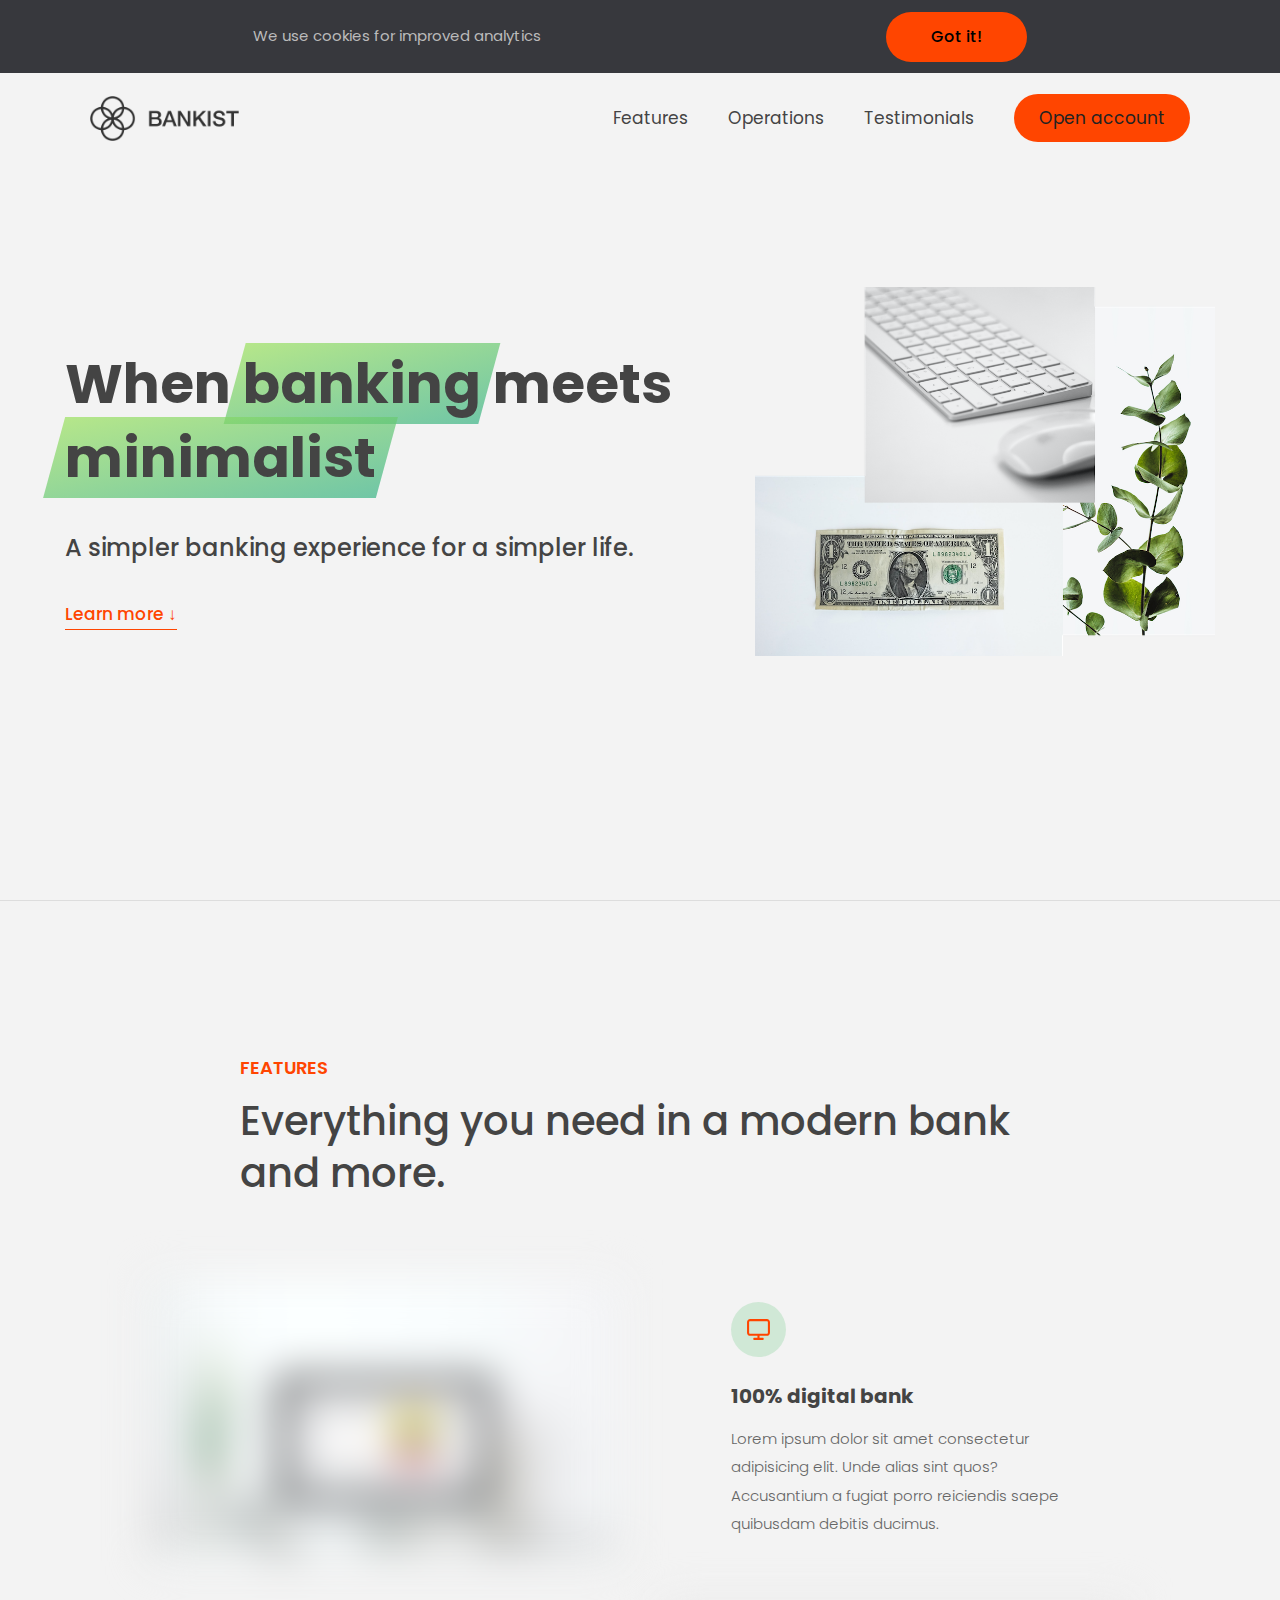
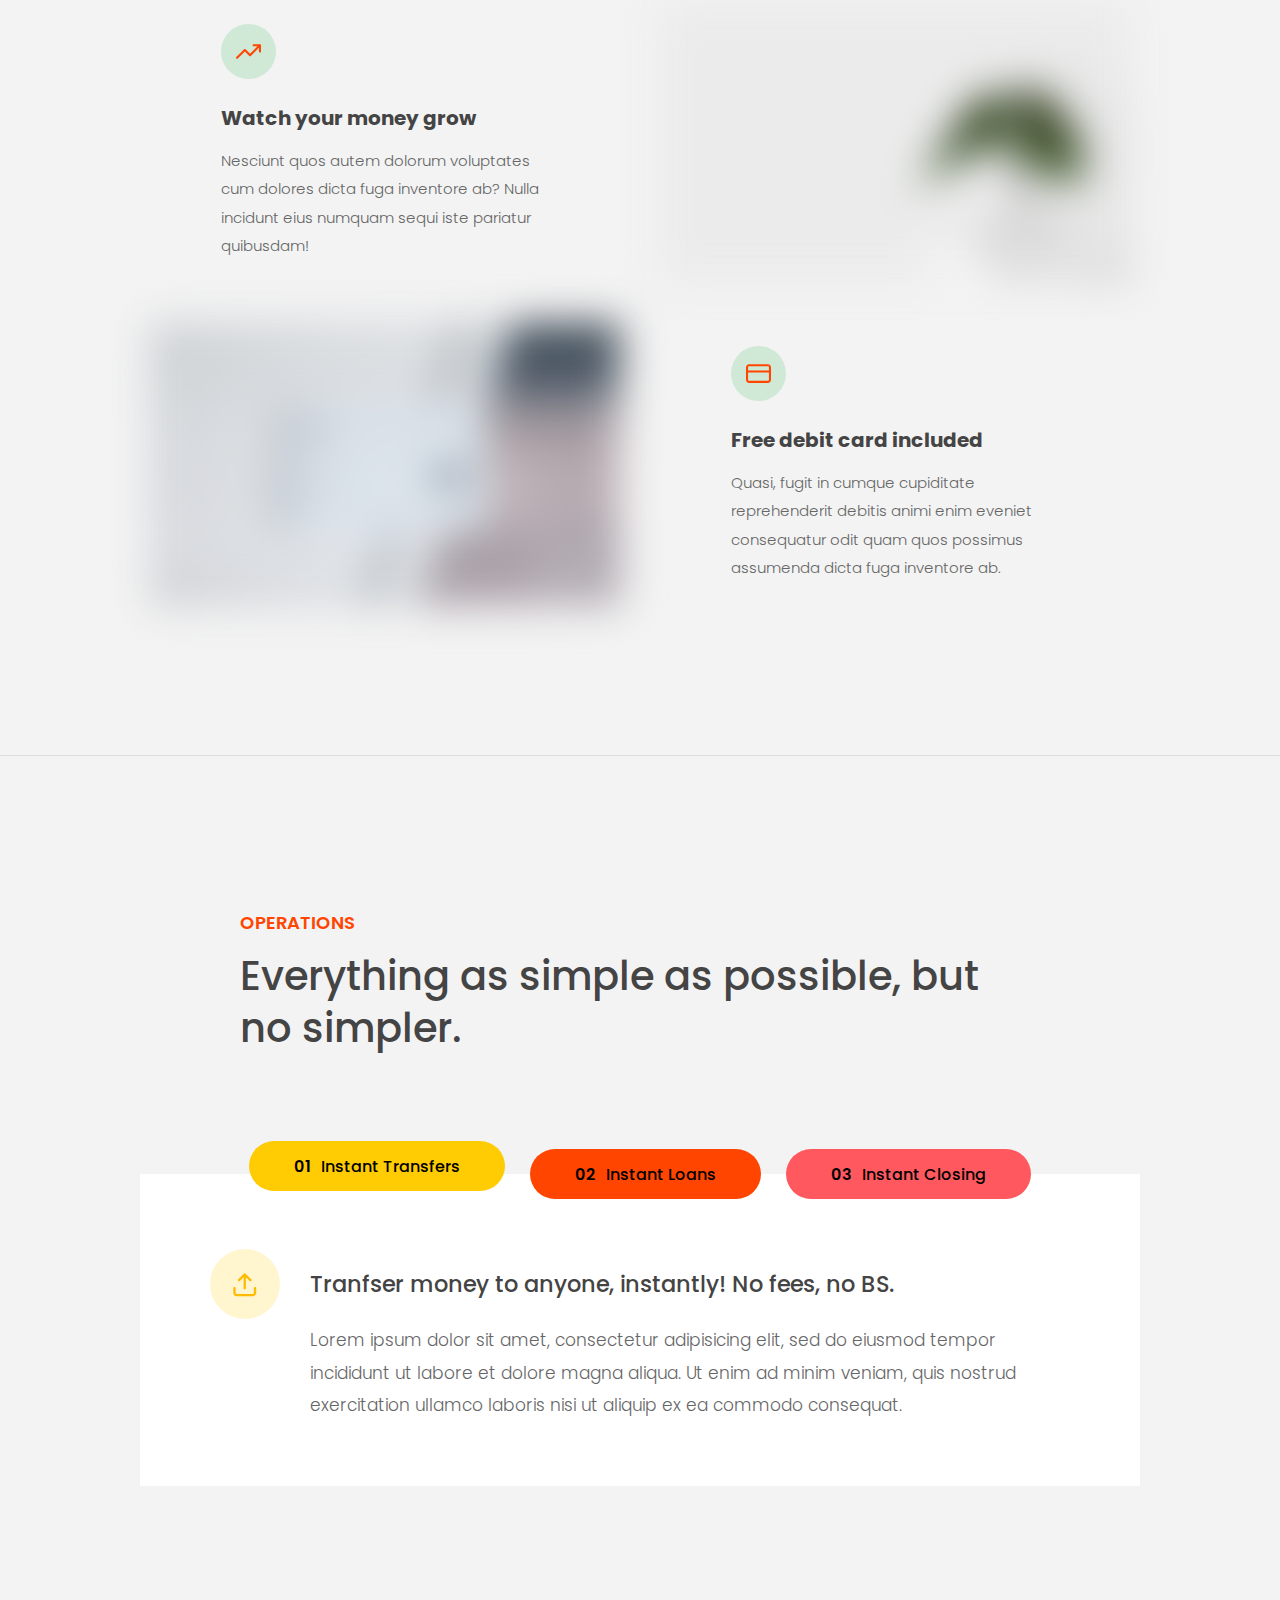
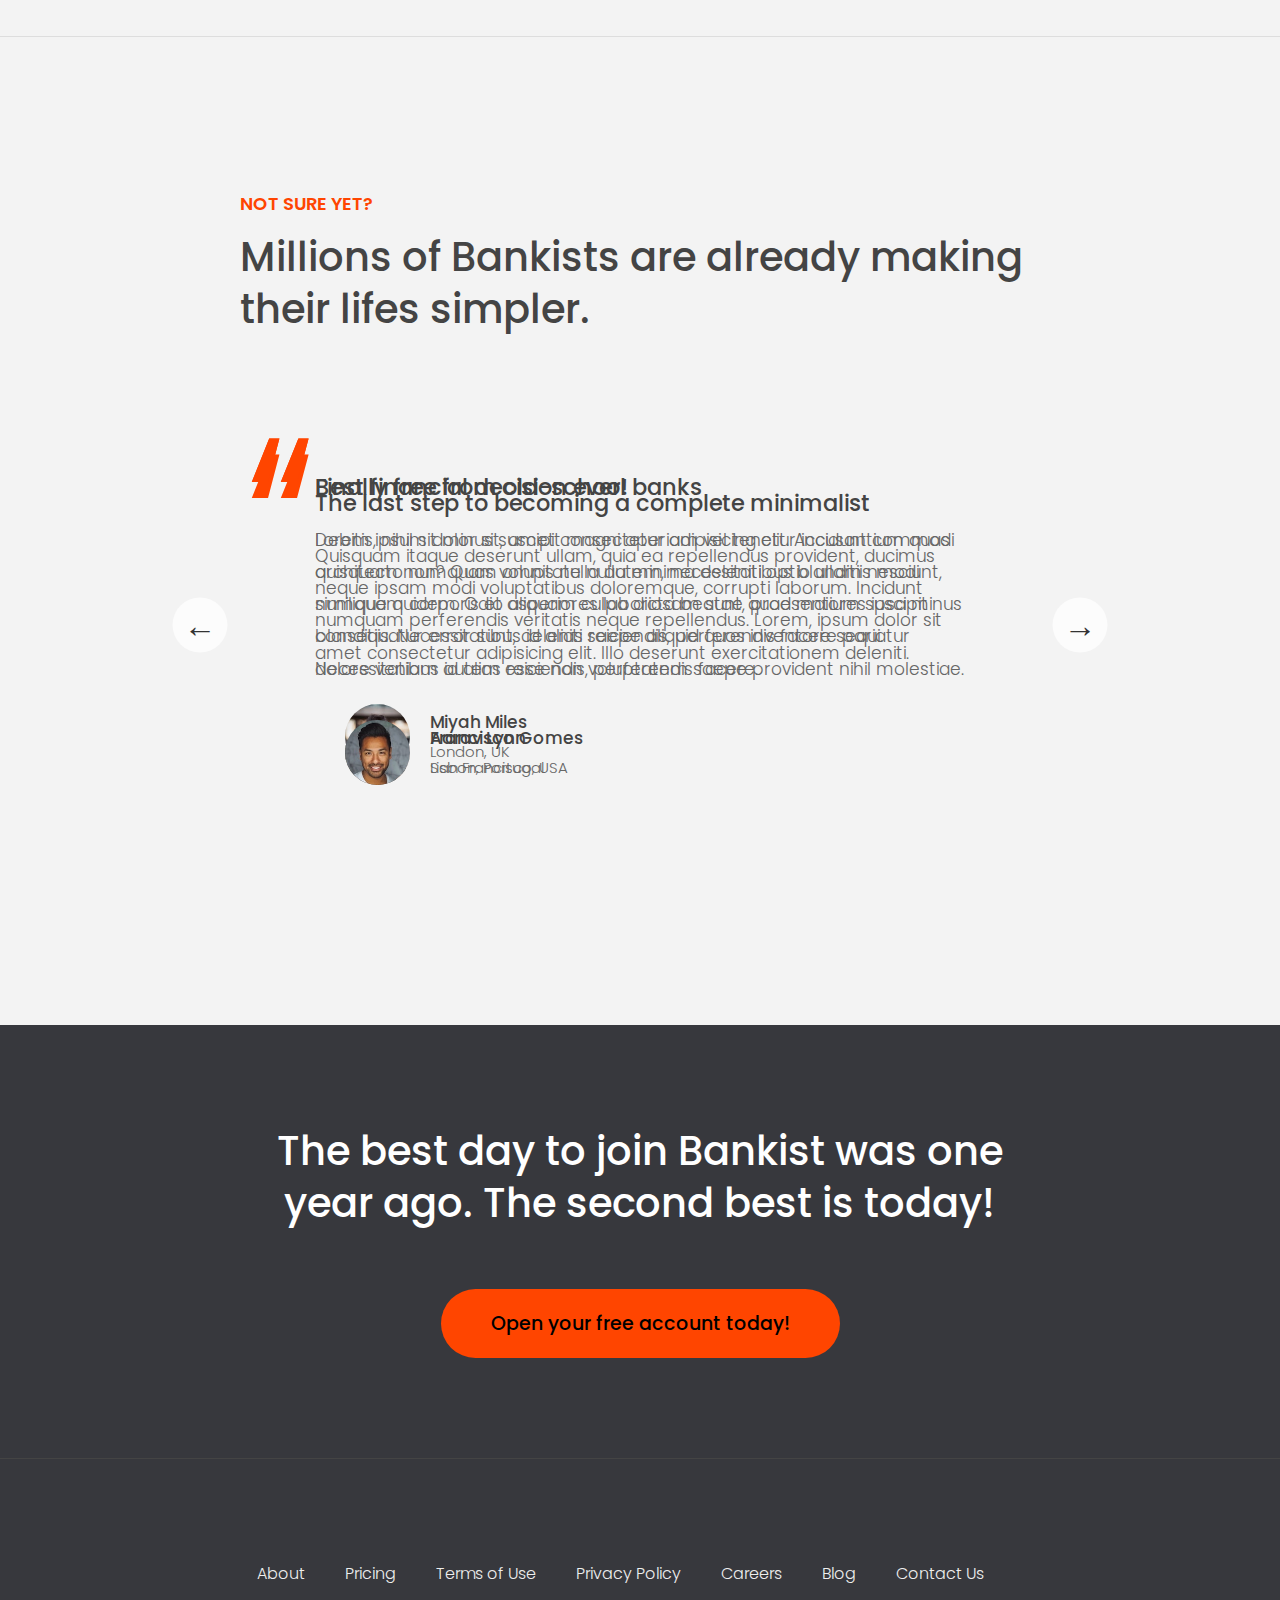
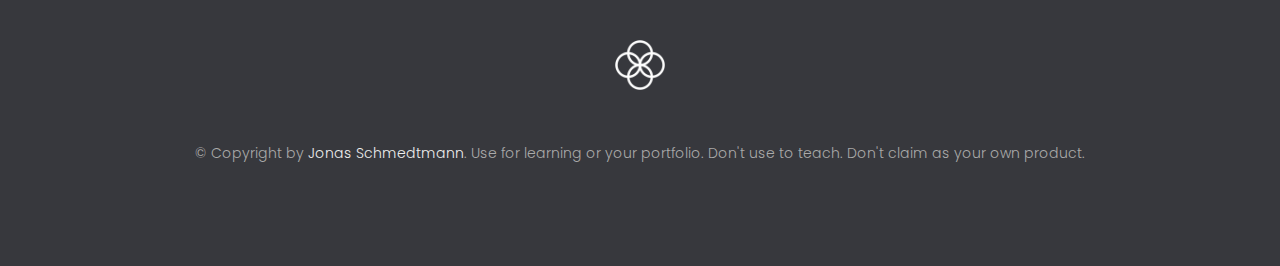
==== advanced-dom/index.html @ aa4a8f6d "adv DOM section part 1" ====
<!DOCTYPE html>
<html lang="en">
  <head>
    <meta charset="UTF-8" />
    <meta name="viewport" content="width=device-width, initial-scale=1.0" />
    <meta http-equiv="X-UA-Compatible" content="ie=edge" />
    <link rel="shortcut icon" type="image/png" href="img/icon.png" />

    <link
      href="https://fonts.googleapis.com/css?family=Poppins:300,400,500,600&display=swap"
      rel="stylesheet"
    />
    <link rel="stylesheet" href="style.css" />
    <title>Bankist | When Banking meets Minimalist</title>
  </head>
  <body>
    <header class="header">
      <nav class="nav">
        <img
          src="img/logo.png"
          alt="Bankist logo"
          class="nav__logo"
          id="logo"
          cstmAttr="this be loco"
          data-version-number="3.0"
        />
        <ul class="nav__links">
          <li class="nav__item">
            <a class="nav__link" href="#section--1">Features</a>
          </li>
          <li class="nav__item">
            <a class="nav__link" href="#section--2">Operations</a>
          </li>
          <li class="nav__item">
            <a class="nav__link" href="#section--3">Testimonials</a>
          </li>
          <li class="nav__item">
            <a class="nav__link nav__link--btn btn--show-modal" href="#"
              >Open account</a
            >
          </li>
        </ul>
      </nav>

      <div class="header__title">
        <h1>
          When
          <!-- Green highlight effect -->
          <span class="highlight">banking</span>
          meets<br />
          <span class="highlight">minimalist</span>
        </h1>
        <h4>A simpler banking experience for a simpler life.</h4>
        <button class="btn--text btn--scroll-to">Learn more &DownArrow;</button>
        <img
          src="img/hero.png"
          class="header__img"
          alt="Minimalist bank items"
        />
      </div>
    </header>

    <section class="section" id="section--1">
      <div class="section__title">
        <h2 class="section__description">Features</h2>
        <h3 class="section__header">
          Everything you need in a modern bank and more.
        </h3>
      </div>

      <div class="features">
        <img
          src="img/digital-lazy.jpg"
          data-src="img/digital.jpg"
          alt="Computer"
          class="features__img lazy-img"
        />
        <div class="features__feature">
          <div class="features__icon">
            <svg>
              <use xlink:href="img/icons.svg#icon-monitor"></use>
            </svg>
          </div>
          <h5 class="features__header">100% digital bank</h5>
          <p>
            Lorem ipsum dolor sit amet consectetur adipisicing elit. Unde alias
            sint quos? Accusantium a fugiat porro reiciendis saepe quibusdam
            debitis ducimus.
          </p>
        </div>

        <div class="features__feature">
          <div class="features__icon">
            <svg>
              <use xlink:href="img/icons.svg#icon-trending-up"></use>
            </svg>
          </div>
          <h5 class="features__header">Watch your money grow</h5>
          <p>
            Nesciunt quos autem dolorum voluptates cum dolores dicta fuga
            inventore ab? Nulla incidunt eius numquam sequi iste pariatur
            quibusdam!
          </p>
        </div>
        <img
          src="img/grow-lazy.jpg"
          data-src="img/grow.jpg"
          alt="Plant"
          class="features__img lazy-img"
        />

        <img
          src="img/card-lazy.jpg"
          data-src="img/card.jpg"
          alt="Credit card"
          class="features__img lazy-img"
        />
        <div class="features__feature">
          <div class="features__icon">
            <svg>
              <use xlink:href="img/icons.svg#icon-credit-card"></use>
            </svg>
          </div>
          <h5 class="features__header">Free debit card included</h5>
          <p>
            Quasi, fugit in cumque cupiditate reprehenderit debitis animi enim
            eveniet consequatur odit quam quos possimus assumenda dicta fuga
            inventore ab.
          </p>
        </div>
      </div>
    </section>

    <section class="section" id="section--2">
      <div class="section__title">
        <h2 class="section__description">Operations</h2>
        <h3 class="section__header">
          Everything as simple as possible, but no simpler.
        </h3>
      </div>

      <div class="operations">
        <div class="operations__tab-container">
          <button
            class="btn operations__tab operations__tab--1 operations__tab--active"
            data-tab="1"
          >
            <span>01</span>Instant Transfers
          </button>
          <button class="btn operations__tab operations__tab--2" data-tab="2">
            <span>02</span>Instant Loans
          </button>
          <button class="btn operations__tab operations__tab--3" data-tab="3">
            <span>03</span>Instant Closing
          </button>
        </div>
        <div
          class="operations__content operations__content--1 operations__content--active"
        >
          <div class="operations__icon operations__icon--1">
            <svg>
              <use xlink:href="img/icons.svg#icon-upload"></use>
            </svg>
          </div>
          <h5 class="operations__header">
            Tranfser money to anyone, instantly! No fees, no BS.
          </h5>
          <p>
            Lorem ipsum dolor sit amet, consectetur adipisicing elit, sed do
            eiusmod tempor incididunt ut labore et dolore magna aliqua. Ut enim
            ad minim veniam, quis nostrud exercitation ullamco laboris nisi ut
            aliquip ex ea commodo consequat.
          </p>
        </div>

        <div class="operations__content operations__content--2">
          <div class="operations__icon operations__icon--2">
            <svg>
              <use xlink:href="img/icons.svg#icon-home"></use>
            </svg>
          </div>
          <h5 class="operations__header">
            Buy a home or make your dreams come true, with instant loans.
          </h5>
          <p>
            Duis aute irure dolor in reprehenderit in voluptate velit esse
            cillum dolore eu fugiat nulla pariatur. Excepteur sint occaecat
            cupidatat non proident, sunt in culpa qui officia deserunt mollit
            anim id est laborum.
          </p>
        </div>
        <div class="operations__content operations__content--3">
          <div class="operations__icon operations__icon--3">
            <svg>
              <use xlink:href="img/icons.svg#icon-user-x"></use>
            </svg>
          </div>
          <h5 class="operations__header">
            No longer need your account? No problem! Close it instantly.
          </h5>
          <p>
            Excepteur sint occaecat cupidatat non proident, sunt in culpa qui
            officia deserunt mollit anim id est laborum. Ut enim ad minim
            veniam, quis nostrud exercitation ullamco laboris nisi ut aliquip ex
            ea commodo consequat.
          </p>
        </div>
      </div>
    </section>

    <section class="section" id="section--3">
      <div class="section__title section__title--testimonials">
        <h2 class="section__description">Not sure yet?</h2>
        <h3 class="section__header">
          Millions of Bankists are already making their lifes simpler.
        </h3>
      </div>

      <div class="slider">
        <div class="slide slide--1">
          <div class="testimonial">
            <h5 class="testimonial__header">Best financial decision ever!</h5>
            <blockquote class="testimonial__text">
              Lorem ipsum dolor sit, amet consectetur adipisicing elit.
              Accusantium quas quisquam non? Quas voluptate nulla minima
              deleniti optio ullam nesciunt, numquam corporis et asperiores
              laboriosam sunt, praesentium suscipit blanditiis. Necessitatibus
              id alias reiciendis, perferendis facere pariatur dolore veniam
              autem esse non voluptatem saepe provident nihil molestiae.
            </blockquote>
            <address class="testimonial__author">
              <img src="img/user-1.jpg" alt="" class="testimonial__photo" />
              <h6 class="testimonial__name">Aarav Lynn</h6>
              <p class="testimonial__location">San Francisco, USA</p>
            </address>
          </div>
        </div>

        <div class="slide slide--2">
          <div class="testimonial">
            <h5 class="testimonial__header">
              The last step to becoming a complete minimalist
            </h5>
            <blockquote class="testimonial__text">
              Quisquam itaque deserunt ullam, quia ea repellendus provident,
              ducimus neque ipsam modi voluptatibus doloremque, corrupti
              laborum. Incidunt numquam perferendis veritatis neque repellendus.
              Lorem, ipsum dolor sit amet consectetur adipisicing elit. Illo
              deserunt exercitationem deleniti.
            </blockquote>
            <address class="testimonial__author">
              <img src="img/user-2.jpg" alt="" class="testimonial__photo" />
              <h6 class="testimonial__name">Miyah Miles</h6>
              <p class="testimonial__location">London, UK</p>
            </address>
          </div>
        </div>

        <div class="slide slide--3">
          <div class="testimonial">
            <h5 class="testimonial__header">
              Finally free from old-school banks
            </h5>
            <blockquote class="testimonial__text">
              Debitis, nihil sit minus suscipit magni aperiam vel tenetur
              incidunt commodi architecto numquam omnis nulla autem,
              necessitatibus blanditiis modi similique quidem. Odio aliquam
              culpa dicta beatae quod maiores ipsa minus consequatur error sunt,
              deleniti saepe aliquid quos inventore sequi. Necessitatibus id
              alias reiciendis, perferendis facere.
            </blockquote>
            <address class="testimonial__author">
              <img src="img/user-3.jpg" alt="" class="testimonial__photo" />
              <h6 class="testimonial__name">Francisco Gomes</h6>
              <p class="testimonial__location">Lisbon, Portugal</p>
            </address>
          </div>
        </div>

        <!-- <div class="slide"><img src="img/img-1.jpg" alt="Photo 1" /></div>
        <div class="slide"><img src="img/img-2.jpg" alt="Photo 2" /></div>
        <div class="slide"><img src="img/img-3.jpg" alt="Photo 3" /></div>
        <div class="slide"><img src="img/img-4.jpg" alt="Photo 4" /></div> -->
        <button class="slider__btn slider__btn--left">&larr;</button>
        <button class="slider__btn slider__btn--right">&rarr;</button>
        <div class="dots"></div>
      </div>
    </section>

    <section class="section section--sign-up">
      <div class="section__title">
        <h3 class="section__header">
          The best day to join Bankist was one year ago. The second best is
          today!
        </h3>
      </div>
      <button class="btn btn--show-modal">Open your free account today!</button>
    </section>

    <footer class="footer">
      <ul class="footer__nav">
        <li class="footer__item">
          <a class="footer__link" href="#">About</a>
        </li>
        <li class="footer__item">
          <a class="footer__link" href="#">Pricing</a>
        </li>
        <li class="footer__item">
          <a class="footer__link" href="#">Terms of Use</a>
        </li>
        <li class="footer__item">
          <a class="footer__link" href="#">Privacy Policy</a>
        </li>
        <li class="footer__item">
          <a class="footer__link" href="#">Careers</a>
        </li>
        <li class="footer__item">
          <a class="footer__link" href="#">Blog</a>
        </li>
        <li class="footer__item">
          <a class="footer__link" href="#">Contact Us</a>
        </li>
      </ul>
      <img src="img/icon.png" alt="Logo" class="footer__logo" />
      <p class="footer__copyright">
        &copy; Copyright by
        <a
          class="footer__link twitter-link"
          target="_blank"
          href="https://twitter.com/jonasschmedtman"
          >Jonas Schmedtmann</a
        >. Use for learning or your portfolio. Don't use to teach. Don't claim
        as your own product.
      </p>
    </footer>

    <div class="modal hidden">
      <button class="btn--close-modal">&times;</button>
      <h2 class="modal__header">
        Open your bank account <br />
        in just <span class="highlight">5 minutes</span>
      </h2>
      <form class="modal__form">
        <label>First Name</label>
        <input type="text" />
        <label>Last Name</label>
        <input type="text" />
        <label>Email Address</label>
        <input type="email" />
        <button class="btn">Next step &rarr;</button>
      </form>
    </div>
    <div class="overlay hidden"></div>

    <script src="script.js"></script>
    <script src="./lectures.js"></script>
  </body>
</html>
---- advanced-dom/style.css ----
/* The page is NOT responsive. You can implement responsiveness yourself if you wanna have some fun 😃 */

:root {
  --color-primary: #5ec576;
  --color-secondary: #ffcb03;
  --color-tertiary: #ff585f;
  --color-primary-darker: #4bbb7d;
  --color-secondary-darker: #ffbb00;
  --color-tertiary-darker: #fd424b;
  --color-primary-opacity: #5ec5763a;
  --color-secondary-opacity: #ffcd0331;
  --color-tertiary-opacity: #ff58602d;
  --gradient-primary: linear-gradient(to top left, #39b385, #9be15d);
  --gradient-secondary: linear-gradient(to top left, #ffb003, #ffcb03);
}

* {
  margin: 0;
  padding: 0;
  box-sizing: inherit;
}

html {
  font-size: 62.5%;
  box-sizing: border-box;
}

body {
  font-family: 'Poppins', sans-serif;
  font-weight: 300;
  color: #444;
  line-height: 1.9;
  background-color: #f3f3f3;
}

/* GENERAL ELEMENTS */
.section {
  padding: 15rem 3rem;
  border-top: 1px solid #ddd;

  transition: transform 1s, opacity 1s;
}

.section--hidden {
  opacity: 0;
  transform: translateY(8rem);
}

.section__title {
  max-width: 80rem;
  margin: 0 auto 8rem auto;
}

.section__description {
  font-size: 1.8rem;
  font-weight: 600;
  text-transform: uppercase;
  color: var(--color-primary);
  margin-bottom: 1rem;
}

.section__header {
  font-size: 4rem;
  line-height: 1.3;
  font-weight: 500;
}

.btn {
  display: inline-block;
  background-color: var(--color-primary);
  font-size: 1.6rem;
  font-family: inherit;
  font-weight: 500;
  border: none;
  padding: 1.25rem 4.5rem;
  border-radius: 10rem;
  cursor: pointer;
  transition: all 0.3s;
}

.btn:hover {
  background-color: var(--color-primary-darker);
}

.btn--text {
  display: inline-block;
  background: none;
  font-size: 1.7rem;
  font-family: inherit;
  font-weight: 500;
  color: var(--color-primary);
  border: none;
  border-bottom: 1px solid currentColor;
  padding-bottom: 2px;
  cursor: pointer;
  transition: all 0.3s;
}

p {
  color: #666;
}

/* This is BAD for accessibility! Don't do in the real world! */
button:focus {
  outline: none;
}

img {
  transition: filter 0.5s;
}

.lazy-img {
  filter: blur(20px);
}

/* NAVIGATION */
.nav {
  display: flex;
  justify-content: space-between;
  align-items: center;
  height: 9rem;
  width: 100%;
  padding: 0 6rem;
  z-index: 100;
}

/* nav and stickly class at the same time */
.nav.sticky {
  position: fixed;
  background-color: rgba(255, 255, 255, 0.95);
}

.nav__logo {
  height: 4.5rem;
  transition: all 0.3s;
}

.nav__links {
  display: flex;
  align-items: center;
  list-style: none;
}

.nav__item {
  margin-left: 4rem;
}

.nav__link:link,
.nav__link:visited {
  font-size: 1.7rem;
  font-weight: 400;
  color: inherit;
  text-decoration: none;
  display: block;
  transition: all 0.3s;
}

.nav__link--btn:link,
.nav__link--btn:visited {
  padding: 0.8rem 2.5rem;
  border-radius: 3rem;
  background-color: var(--color-primary);
  color: #222;
}

.nav__link--btn:hover,
.nav__link--btn:active {
  color: inherit;
  background-color: var(--color-primary-darker);
  color: #333;
}

/* HEADER */
.header {
  padding: 0 3rem;
  height: 100vh;
  display: flex;
  flex-direction: column;
  align-items: center;
}

.header__title {
  flex: 1;

  max-width: 115rem;
  display: grid;
  grid-template-columns: 3fr 2fr;
  row-gap: 3rem;
  align-content: center;
  justify-content: center;

  align-items: start;
  justify-items: start;
}

h1 {
  font-size: 5.5rem;
  line-height: 1.35;
}

h4 {
  font-size: 2.4rem;
  font-weight: 500;
}

.header__img {
  width: 100%;
  grid-column: 2 / 3;
  grid-row: 1 / span 4;
  transform: translateY(-6rem);
}

.highlight {
  position: relative;
}

.highlight::after {
  display: block;
  content: '';
  position: absolute;
  bottom: 0;
  left: 0;
  height: 100%;
  width: 100%;
  z-index: -1;
  opacity: 0.7;
  transform: scale(1.07, 1.05) skewX(-15deg);
  background-image: var(--gradient-primary);
}

/* FEATURES */
.features {
  display: grid;
  grid-template-columns: 1fr 1fr;
  gap: 4rem;
  margin: 0 12rem;
}

.features__img {
  width: 100%;
}

.features__feature {
  align-self: center;
  justify-self: center;
  width: 70%;
  font-size: 1.5rem;
}

.features__icon {
  display: flex;
  align-items: center;
  justify-content: center;
  background-color: var(--color-primary-opacity);
  height: 5.5rem;
  width: 5.5rem;
  border-radius: 50%;
  margin-bottom: 2rem;
}

.features__icon svg {
  height: 2.5rem;
  width: 2.5rem;
  fill: var(--color-primary);
}

.features__header {
  font-size: 2rem;
  margin-bottom: 1rem;
}

/* OPERATIONS */
.operations {
  max-width: 100rem;
  margin: 12rem auto 0 auto;

  background-color: #fff;
}

.operations__tab-container {
  display: flex;
  justify-content: center;
}

.operations__tab {
  margin-right: 2.5rem;
  transform: translateY(-50%);
}

.operations__tab span {
  margin-right: 1rem;
  font-weight: 600;
  display: inline-block;
}

.operations__tab--1 {
  background-color: var(--color-secondary);
}

.operations__tab--1:hover {
  background-color: var(--color-secondary-darker);
}

.operations__tab--3 {
  background-color: var(--color-tertiary);
  margin: 0;
}

.operations__tab--3:hover {
  background-color: var(--color-tertiary-darker);
}

.operations__tab--active {
  transform: translateY(-66%);
}

.operations__content {
  display: none;

  /* JUST PRESENTATIONAL */
  font-size: 1.7rem;
  padding: 2.5rem 7rem 6.5rem 7rem;
}

.operations__content--active {
  display: grid;
  grid-template-columns: 7rem 1fr;
  column-gap: 3rem;
  row-gap: 0.5rem;
}

.operations__header {
  font-size: 2.25rem;
  font-weight: 500;
  align-self: center;
}

.operations__icon {
  display: flex;
  align-items: center;
  justify-content: center;
  height: 7rem;
  width: 7rem;
  border-radius: 50%;
}

.operations__icon svg {
  height: 2.75rem;
  width: 2.75rem;
}

.operations__content p {
  grid-column: 2;
}

.operations__icon--1 {
  background-color: var(--color-secondary-opacity);
}
.operations__icon--2 {
  background-color: var(--color-primary-opacity);
}
.operations__icon--3 {
  background-color: var(--color-tertiary-opacity);
}
.operations__icon--1 svg {
  fill: var(--color-secondary-darker);
}
.operations__icon--2 svg {
  fill: var(--color-primary);
}
.operations__icon--3 svg {
  fill: var(--color-tertiary);
}

/* SLIDER */
.slider {
  max-width: 100rem;
  height: 50rem;
  margin: 0 auto;
  position: relative;

  /* IN THE END */
  overflow: hidden;
}

.slide {
  position: absolute;
  top: 0;
  width: 100%;
  height: 50rem;

  display: flex;
  align-items: center;
  justify-content: center;

  /* THIS creates the animation! */
  transition: transform 1s;
}

.slide > img {
  /* Only for images that have different size than slide */
  width: 100%;
  height: 100%;
  object-fit: cover;
}

.slider__btn {
  position: absolute;
  top: 50%;
  z-index: 10;

  border: none;
  background: rgba(255, 255, 255, 0.7);
  font-family: inherit;
  color: #333;
  border-radius: 50%;
  height: 5.5rem;
  width: 5.5rem;
  font-size: 3.25rem;
  cursor: pointer;
}

.slider__btn--left {
  left: 6%;
  transform: translate(-50%, -50%);
}

.slider__btn--right {
  right: 6%;
  transform: translate(50%, -50%);
}

.dots {
  position: absolute;
  bottom: 5%;
  left: 50%;
  transform: translateX(-50%);
  display: flex;
}

.dots__dot {
  border: none;
  background-color: #b9b9b9;
  opacity: 0.7;
  height: 1rem;
  width: 1rem;
  border-radius: 50%;
  margin-right: 1.75rem;
  cursor: pointer;
  transition: all 0.5s;

  /* Only necessary when overlying images */
  /* box-shadow: 0 0.6rem 1.5rem rgba(0, 0, 0, 0.7); */
}

.dots__dot:last-child {
  margin: 0;
}

.dots__dot--active {
  /* background-color: #fff; */
  background-color: #888;
  opacity: 1;
}

/* TESTIMONIALS */
.testimonial {
  width: 65%;
  position: relative;
}

.testimonial::before {
  content: '\201C';
  position: absolute;
  top: -5.7rem;
  left: -6.8rem;
  line-height: 1;
  font-size: 20rem;
  font-family: inherit;
  color: var(--color-primary);
  z-index: -1;
}

.testimonial__header {
  font-size: 2.25rem;
  font-weight: 500;
  margin-bottom: 1.5rem;
}

.testimonial__text {
  font-size: 1.7rem;
  margin-bottom: 3.5rem;
  color: #666;
}

.testimonial__author {
  margin-left: 3rem;
  font-style: normal;

  display: grid;
  grid-template-columns: 6.5rem 1fr;
  column-gap: 2rem;
}

.testimonial__photo {
  grid-row: 1 / span 2;
  width: 6.5rem;
  border-radius: 50%;
}

.testimonial__name {
  font-size: 1.7rem;
  font-weight: 500;
  align-self: end;
  margin: 0;
}

.testimonial__location {
  font-size: 1.5rem;
}

.section__title--testimonials {
  margin-bottom: 4rem;
}

/* SIGNUP */
.section--sign-up {
  background-color: #37383d;
  border-top: none;
  border-bottom: 1px solid #444;
  text-align: center;
  padding: 10rem 3rem;
}

.section--sign-up .section__header {
  color: #fff;
  text-align: center;
}

.section--sign-up .section__title {
  margin-bottom: 6rem;
}

.section--sign-up .btn {
  font-size: 1.9rem;
  padding: 2rem 5rem;
}

/* FOOTER */
.footer {
  padding: 10rem 3rem;
  background-color: #37383d;
}

.footer__nav {
  list-style: none;
  display: flex;
  justify-content: center;
  margin-bottom: 5rem;
}

.footer__item {
  margin-right: 4rem;
}

.footer__link {
  font-size: 1.6rem;
  color: #eee;
  text-decoration: none;
}

.footer__logo {
  height: 5rem;
  display: block;
  margin: 0 auto;
  margin-bottom: 5rem;
}

.footer__copyright {
  font-size: 1.4rem;
  color: #aaa;
  text-align: center;
}

.footer__copyright .footer__link {
  font-size: 1.4rem;
}

/* MODAL WINDOW */
.modal {
  position: fixed;
  top: 50%;
  left: 50%;
  transform: translate(-50%, -50%);
  max-width: 60rem;
  background-color: #f3f3f3;
  padding: 5rem 6rem;
  box-shadow: 0 4rem 6rem rgba(0, 0, 0, 0.3);
  z-index: 1000;
  transition: all 0.5s;
}

.overlay {
  position: fixed;
  top: 0;
  left: 0;
  width: 100%;
  height: 100%;
  background-color: rgba(0, 0, 0, 0.5);
  backdrop-filter: blur(4px);
  z-index: 100;
  transition: all 0.5s;
}

.modal__header {
  font-size: 3.25rem;
  margin-bottom: 4.5rem;
  line-height: 1.5;
}

.modal__form {
  margin: 0 3rem;
  display: grid;
  grid-template-columns: 1fr 2fr;
  align-items: center;
  gap: 2.5rem;
}

.modal__form label {
  font-size: 1.7rem;
  font-weight: 500;
}

.modal__form input {
  font-size: 1.7rem;
  padding: 1rem 1.5rem;
  border: 1px solid #ddd;
  border-radius: 0.5rem;
}

.modal__form button {
  grid-column: 1 / span 2;
  justify-self: center;
  margin-top: 1rem;
}

.btn--close-modal {
  font-family: inherit;
  color: inherit;
  position: absolute;
  top: 0.5rem;
  right: 2rem;
  font-size: 4rem;
  cursor: pointer;
  border: none;
  background: none;
}

.hidden {
  visibility: hidden;
  opacity: 0;
}

/* COOKIE MESSAGE */
.cookie-message {
  display: flex;
  align-items: center;
  justify-content: space-evenly;
  width: 100%;
  background-color: white;
  color: #bbb;
  font-size: 1.5rem;
  font-weight: 400;
}
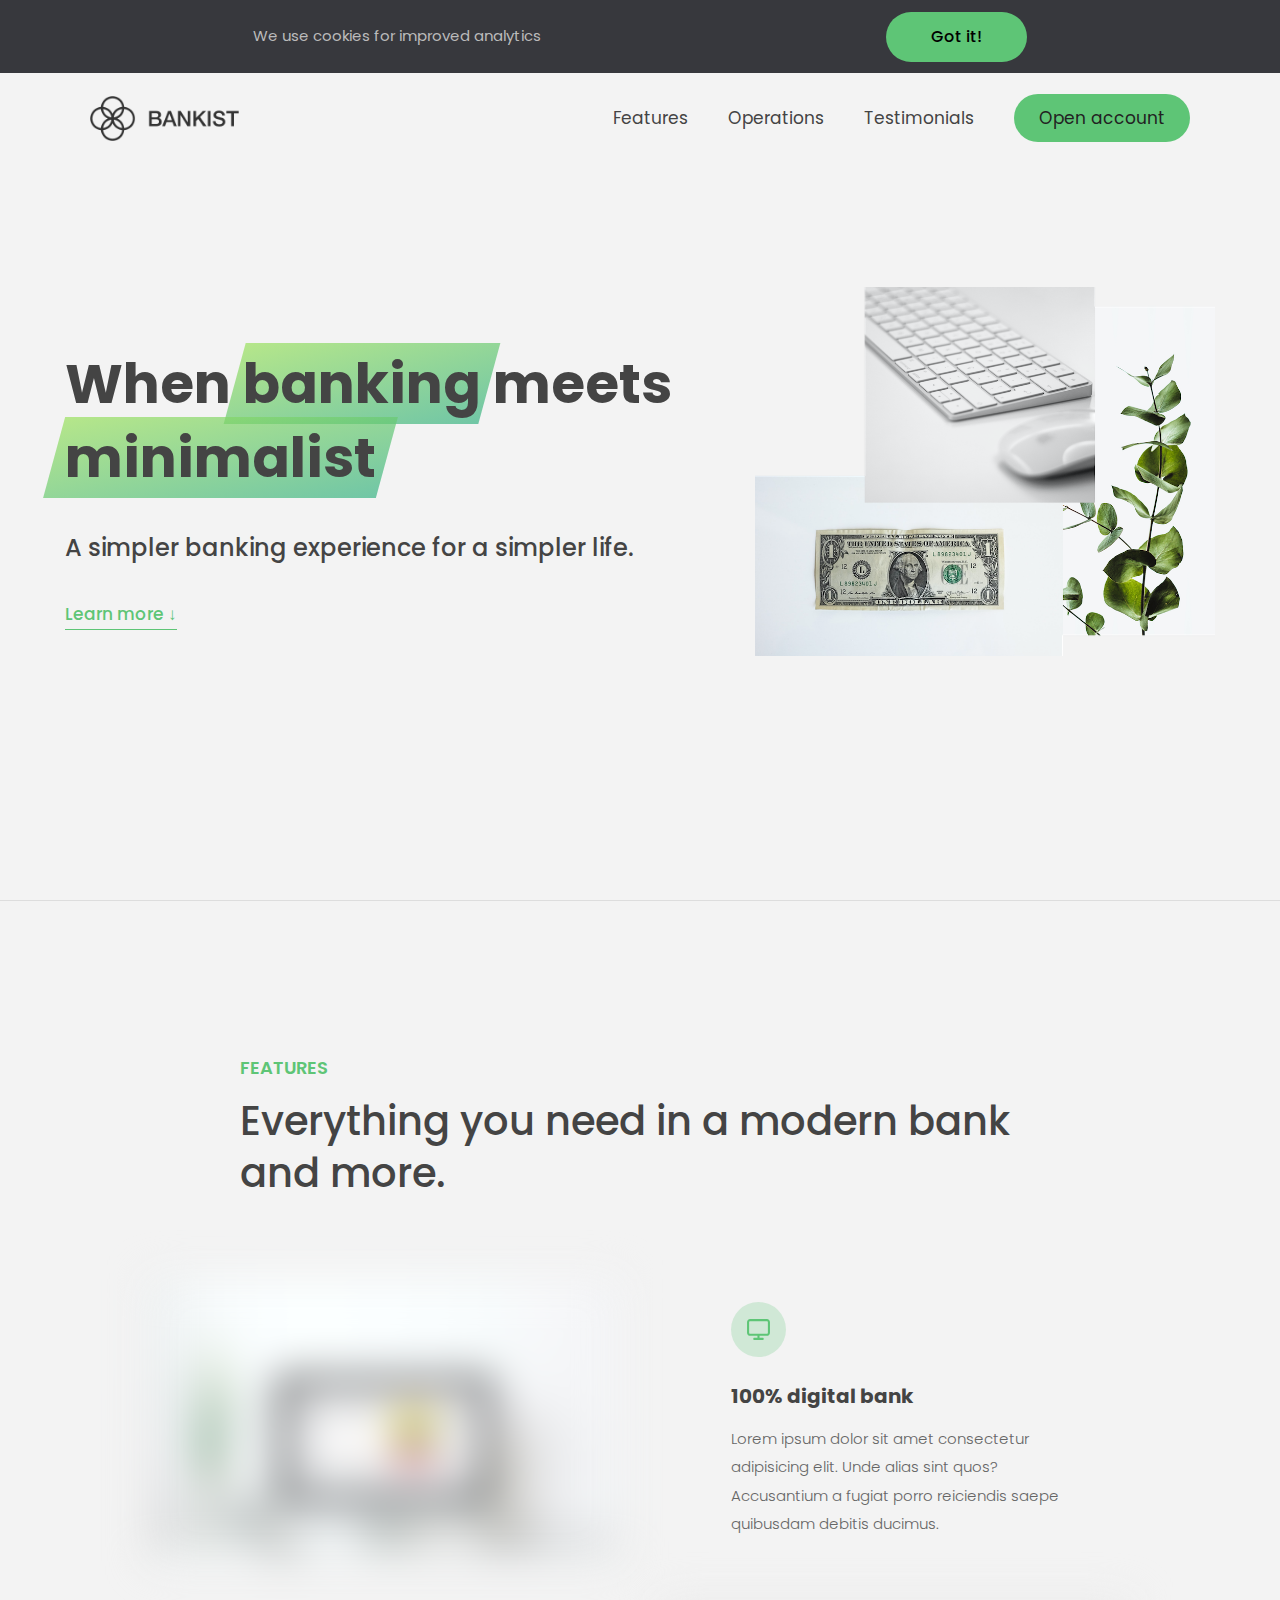
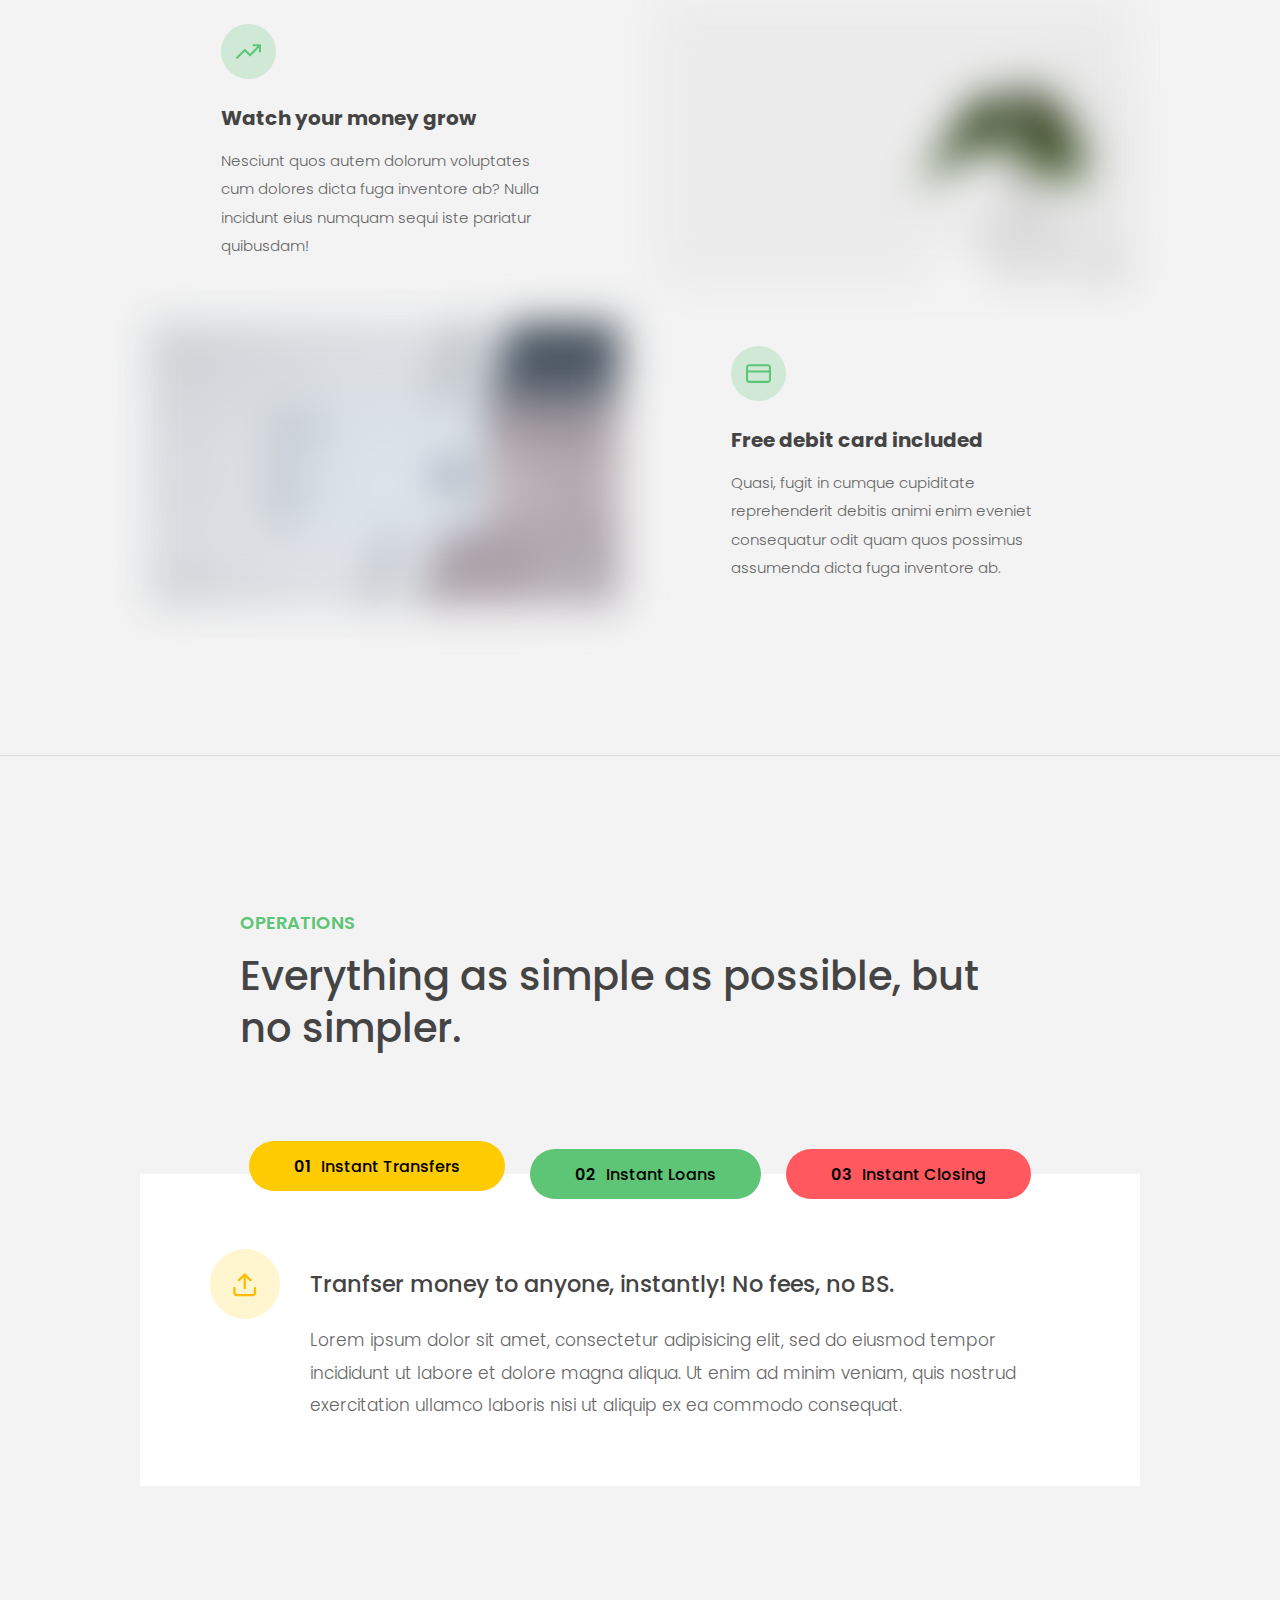
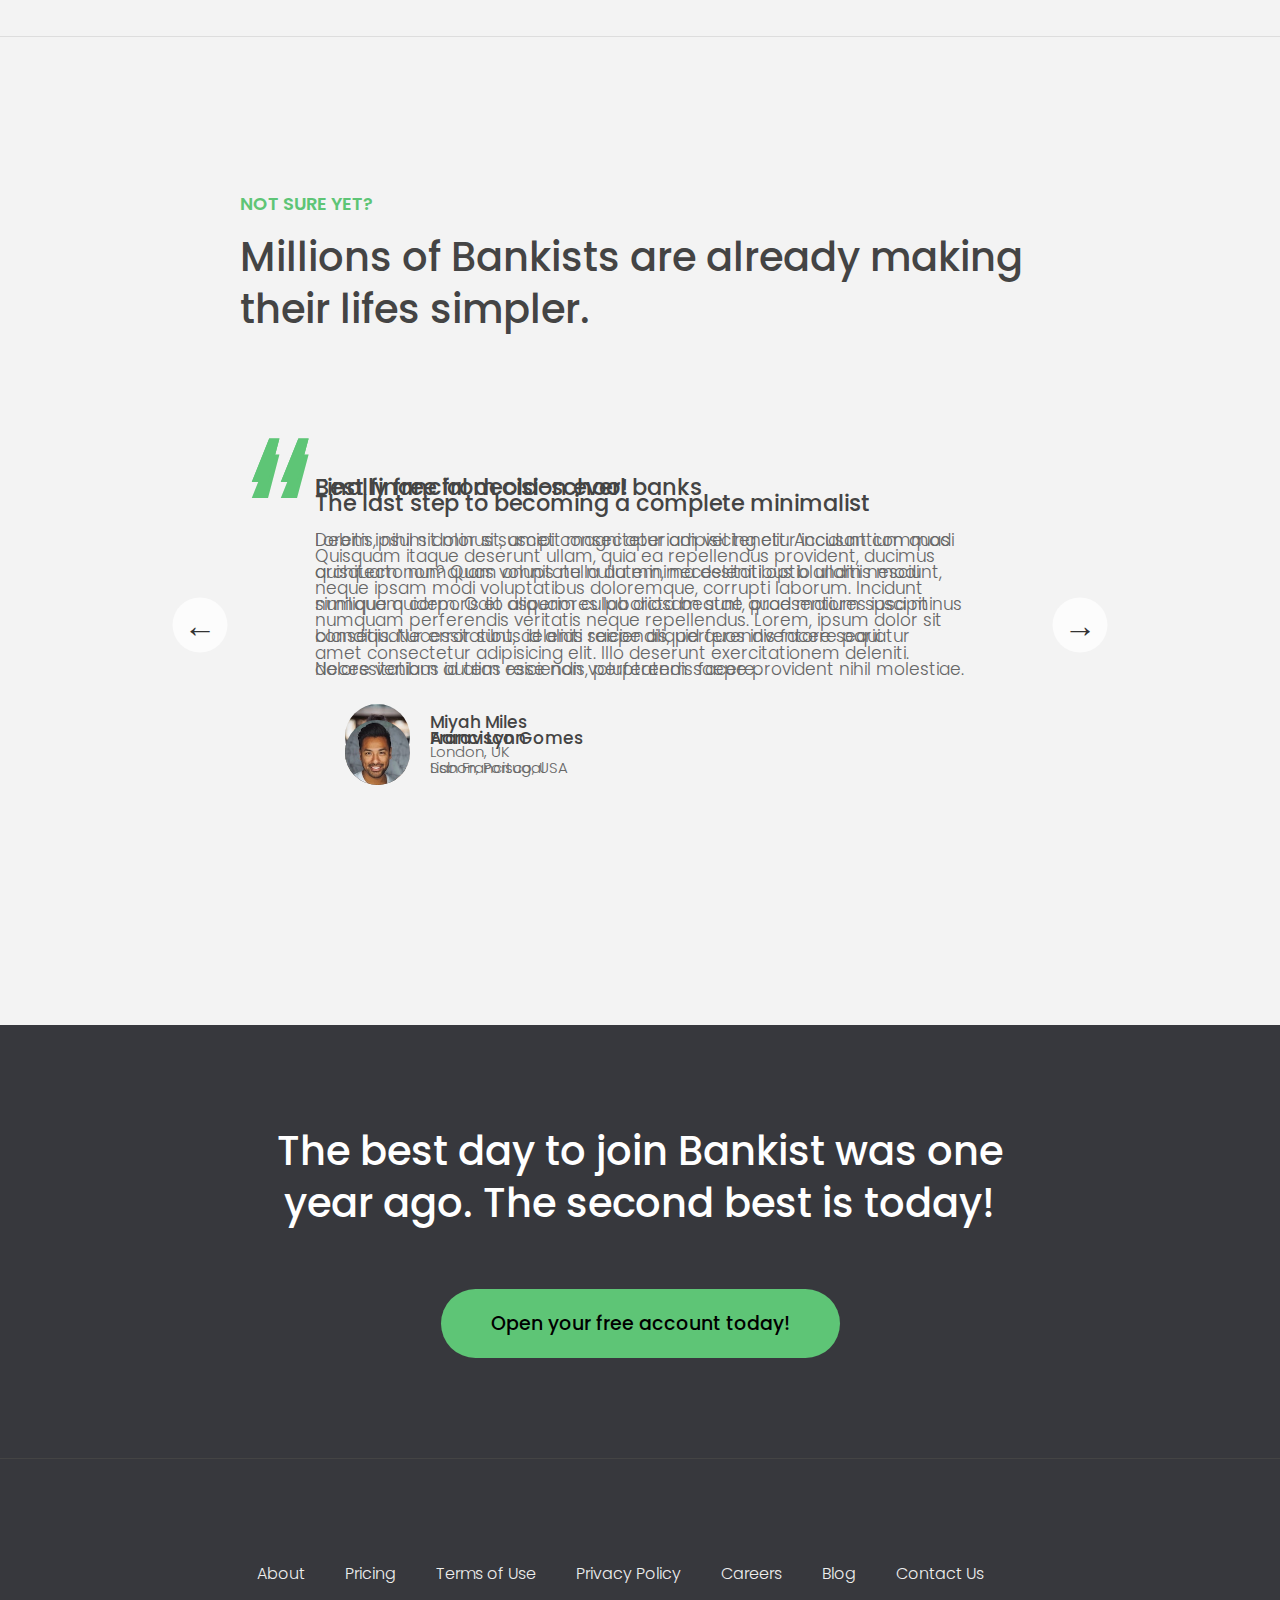
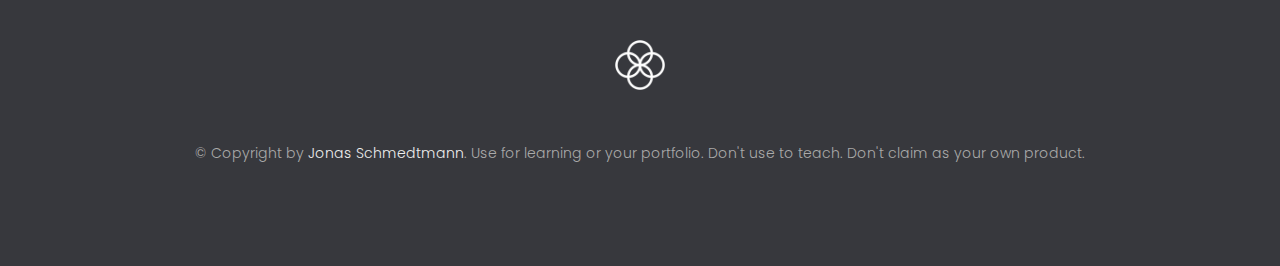
==== commit e26b3a9b: "adv DOM section part 2" ====
--- a/advanced-dom/index.html
+++ b/advanced-dom/index.html
@@ -43,6 +43,7 @@
       </nav>
 
       <div class="header__title">
+        <!-- <h1 onclick="alert('HTML alert')"> really old, do not use -->
         <h1>
           When
           <!-- Green highlight effect -->
